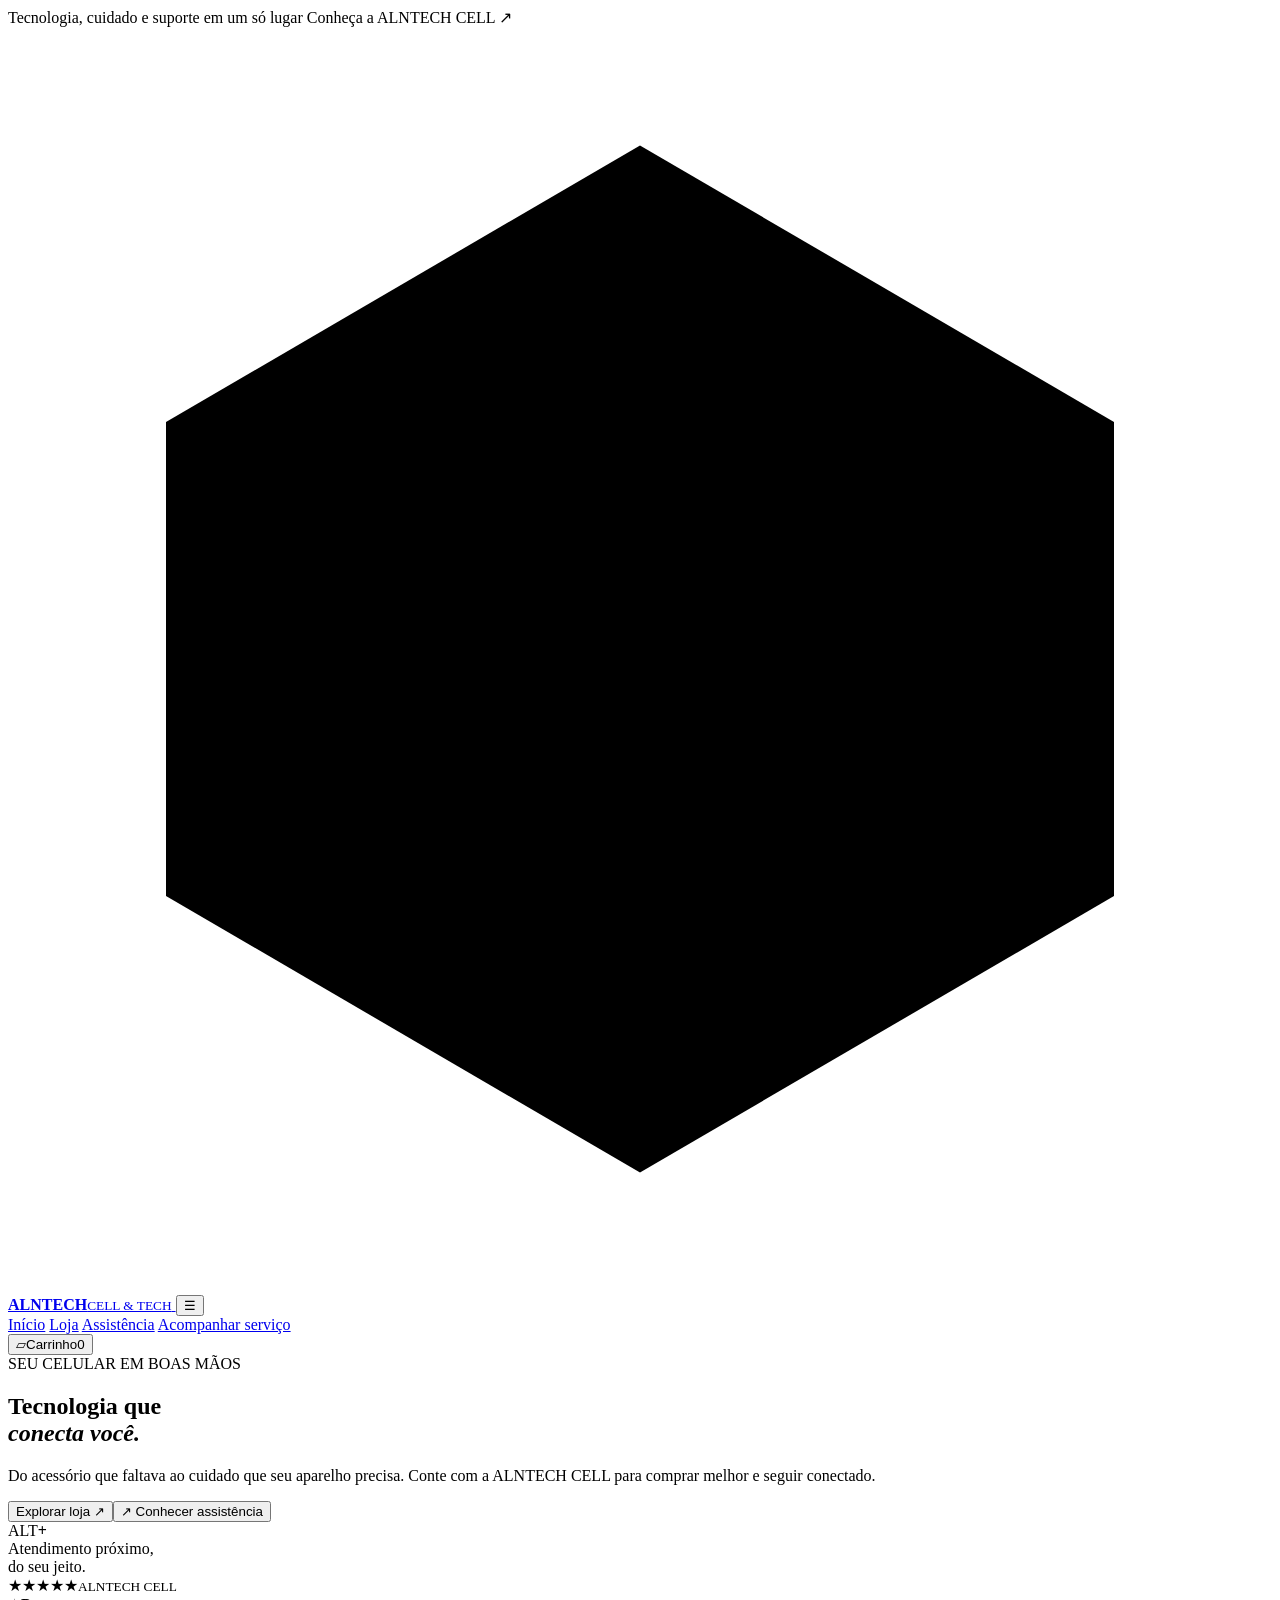
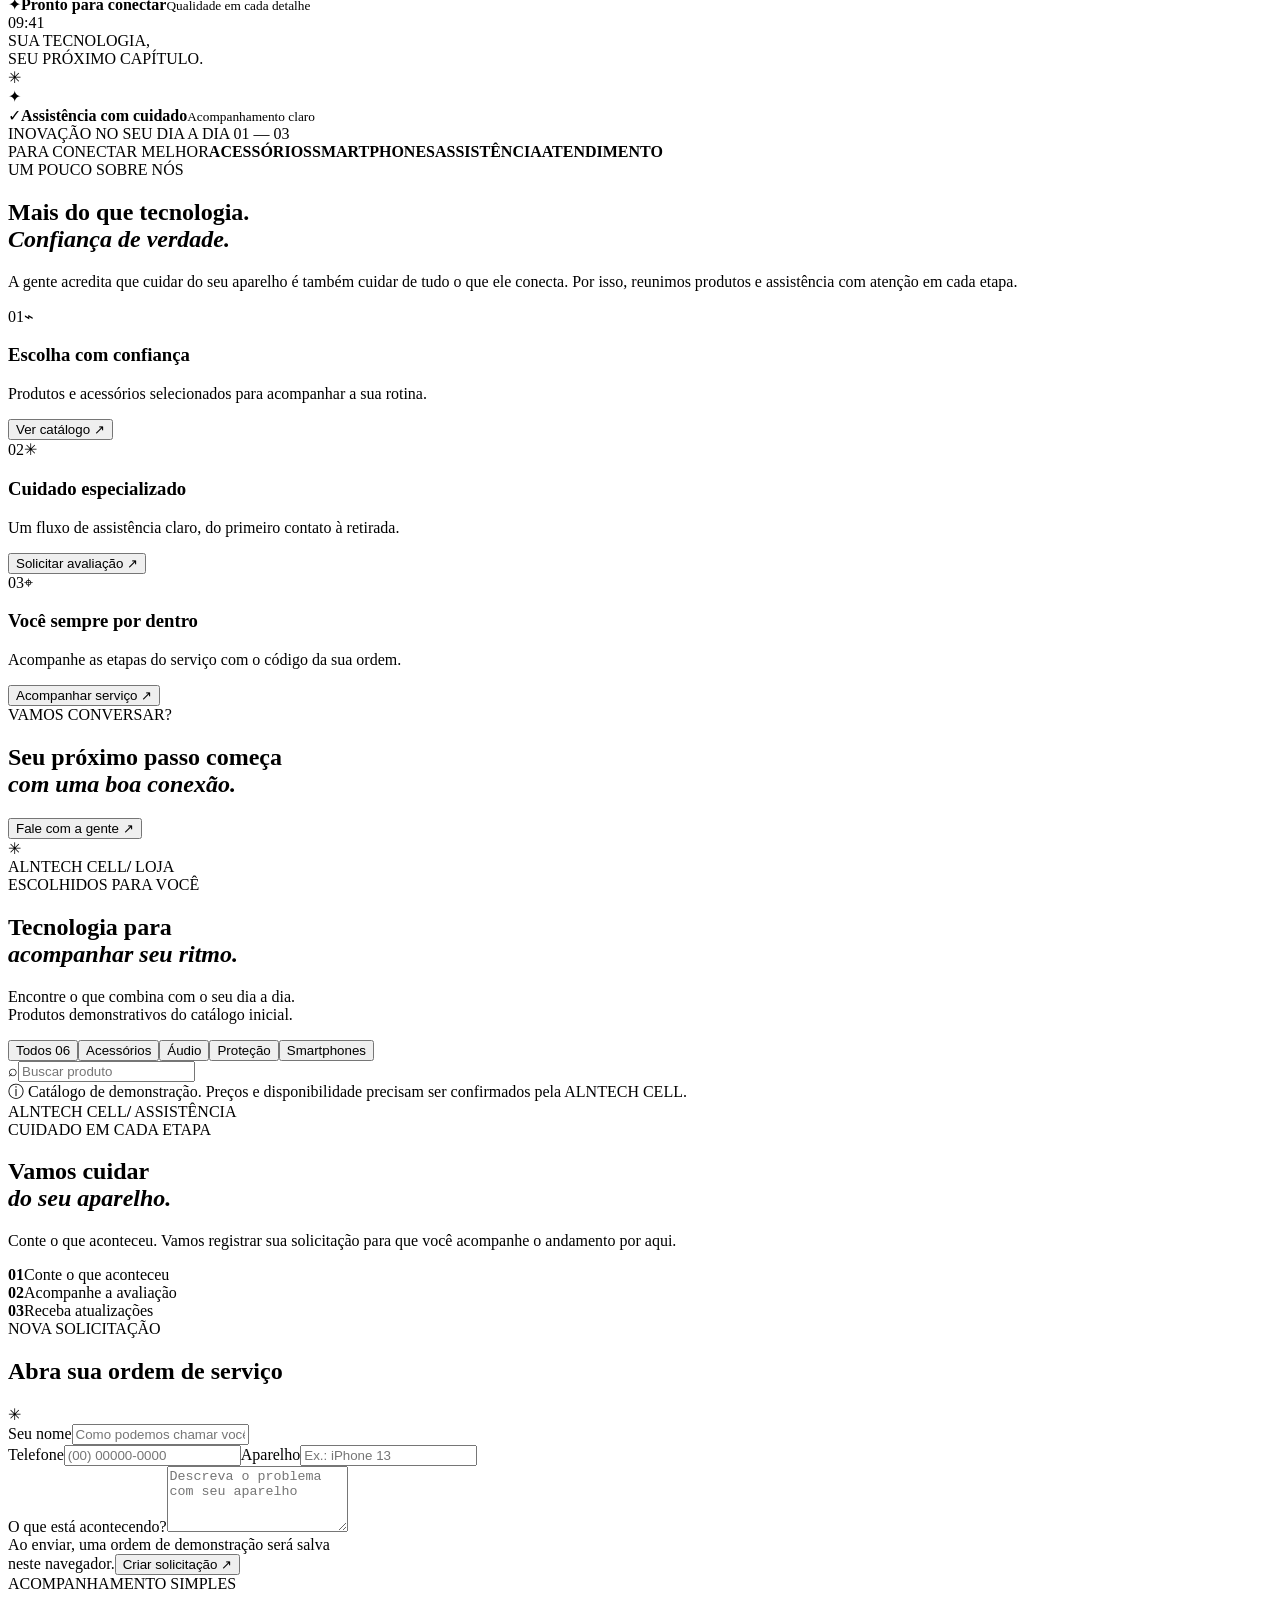
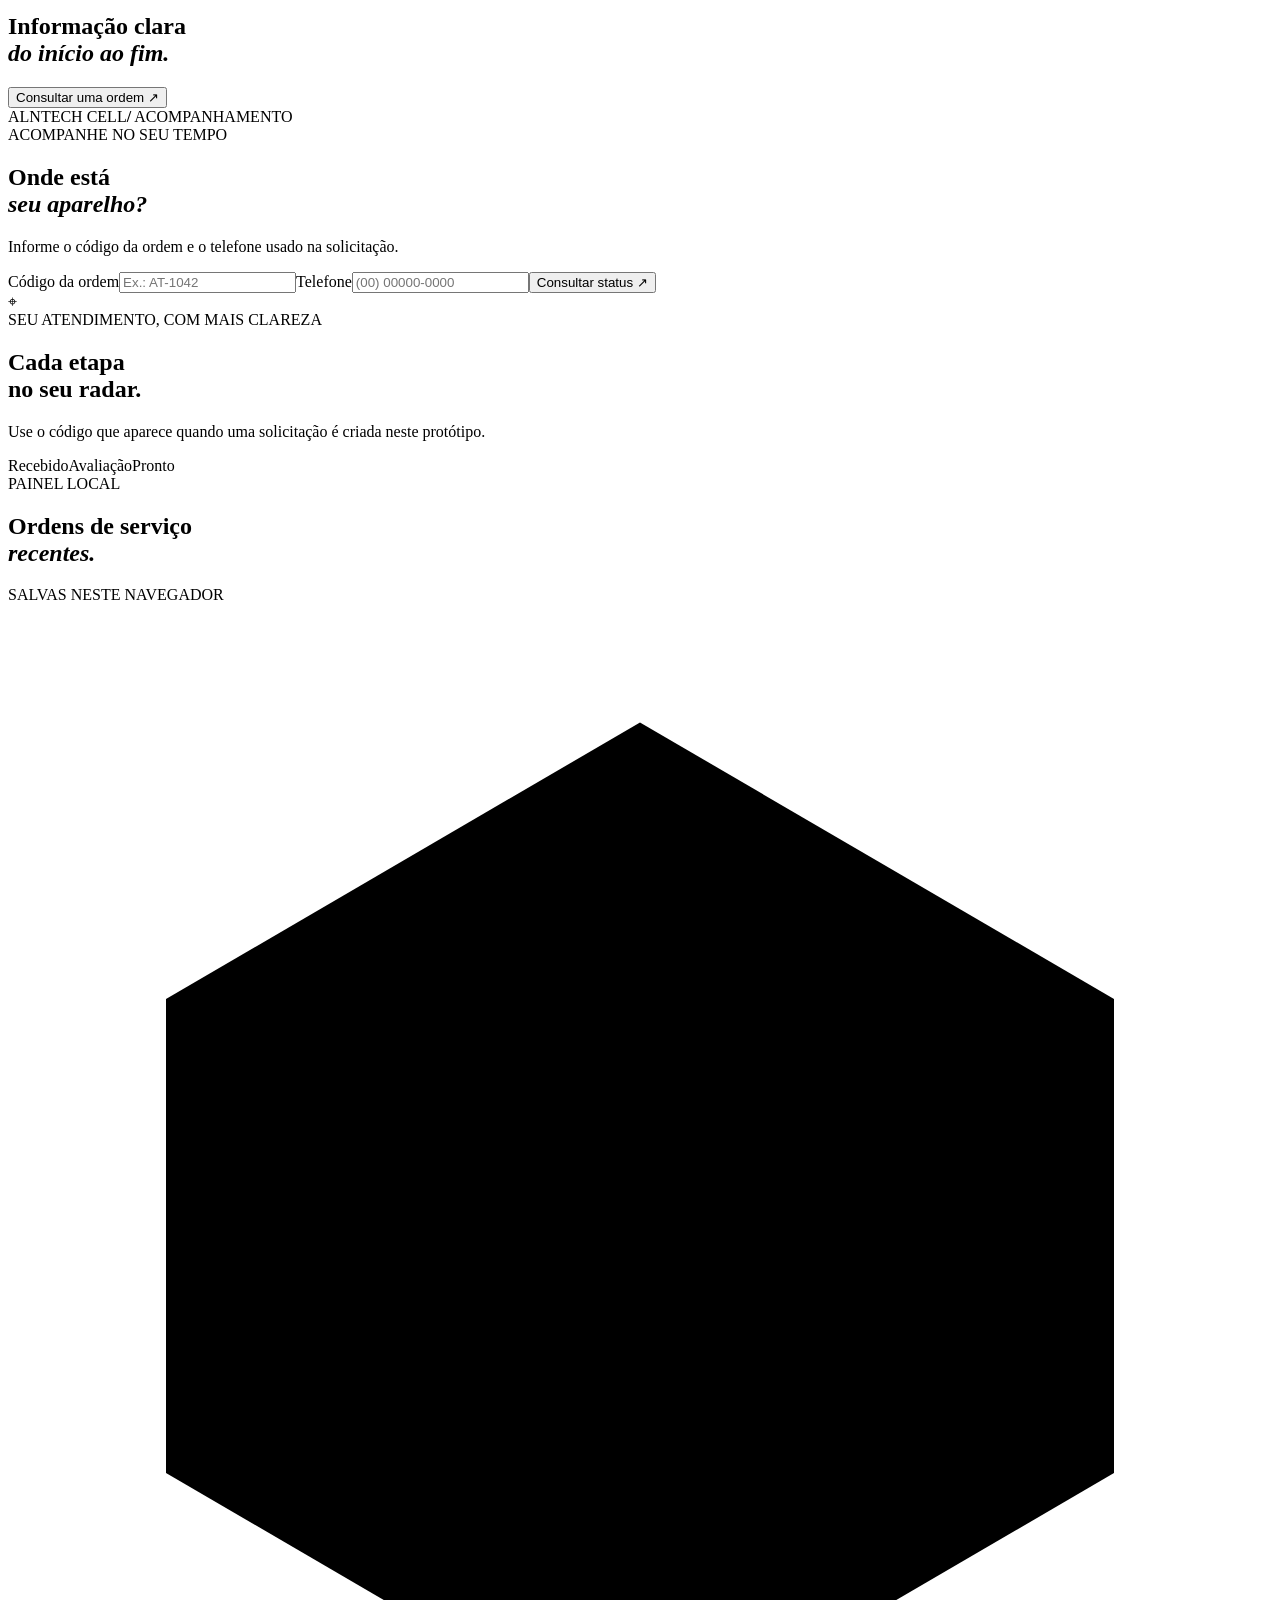
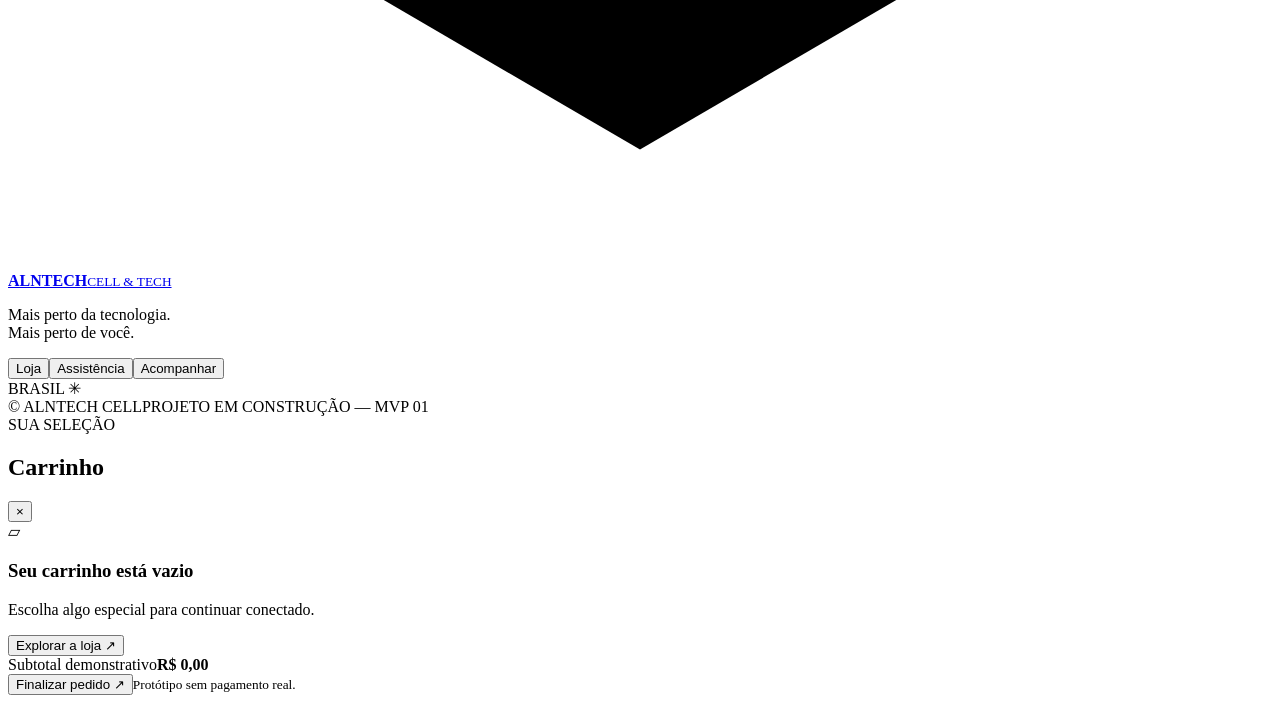
==== index.html @ 7dd49a10 "Add ALNTECH CELL web MVP" ====
<!doctype html>
<html lang="pt-BR">
<head>
  <meta charset="utf-8">
  <meta name="viewport" content="width=device-width, initial-scale=1">
  <meta name="theme-color" content="#12251f">
  <meta name="description" content="ALNTECH CELL: acessórios, aparelhos e assistência técnica para seu celular.">
  <title>ALNTECH CELL — tecnologia perto de você</title>
  <link rel="stylesheet" href="styles.css">
  <script src="app.js" defer></script>
</head>
<body>
  <div class="announcement"><span class="announcement-dot"></span> Tecnologia, cuidado e suporte em um só lugar <span class="announcement-link">Conheça a ALNTECH CELL <span aria-hidden="true">↗</span></span></div>
  <header class="site-header">
    <a class="brand" href="#inicio" data-view-link="inicio" aria-label="ALNTECH CELL, início">
      <span class="brand-mark" aria-hidden="true"><svg viewBox="0 0 32 32"><path d="M16 3 28 10v12l-12 7L4 22V10L16 3Z"/><path d="M12 11h8v3h-5v2h5v3h-5v3h-3V11Z"/></svg></span>
      <span><strong>ALNTECH</strong><small>CELL & TECH</small></span>
    </a>
    <button class="menu-toggle" id="menu-toggle" aria-label="Abrir navegação" aria-expanded="false">☰</button>
    <nav class="main-nav" id="main-nav" aria-label="Navegação principal">
      <a href="#inicio" data-view-link="inicio" class="nav-link active">Início</a>
      <a href="#loja" data-view-link="loja" class="nav-link">Loja</a>
      <a href="#assistencia" data-view-link="assistencia" class="nav-link">Assistência</a>
      <a href="#acompanhar" data-view-link="acompanhar" class="nav-link">Acompanhar serviço</a>
    </nav>
    <button class="cart-button" id="open-cart" aria-label="Abrir carrinho"><span class="cart-icon">▱</span><span>Carrinho</span><span class="cart-count" id="cart-count">0</span></button>
  </header>

  <main>
    <section class="view active" id="view-inicio" aria-labelledby="hero-title">
      <div class="hero page-wrap">
        <div class="hero-copy">
          <div class="eyebrow"><span></span> SEU CELULAR EM BOAS MÃOS</div>
          <h1 id="hero-title">Tecnologia que<br><em>conecta você.</em></h1>
          <p>Do acessório que faltava ao cuidado que seu aparelho precisa. Conte com a ALNTECH CELL para comprar melhor e seguir conectado.</p>
          <div class="hero-actions"><button class="button button-dark" data-go="loja">Explorar loja <span>↗</span></button><button class="button button-outline" data-go="assistencia"><span class="play-icon">↗</span> Conhecer assistência</button></div>
          <div class="hero-proof"><div class="avatar-stack" aria-hidden="true"><span>A</span><span>L</span><span>T</span><b>+</b></div><span>Atendimento próximo,<br>do seu jeito.</span><div class="proof-stars">★★★★★<small>ALNTECH CELL</small></div></div>
        </div>
        <div class="hero-art" aria-label="Ilustração de um smartphone com acessórios">
          <div class="hero-orbit orbit-one"></div><div class="hero-orbit orbit-two"></div>
          <div class="hero-note note-top"><span class="note-icon">✦</span><span><b>Pronto para conectar</b><small>Qualidade em cada detalhe</small></span></div>
          <div class="phone-scene"><div class="phone-shadow"></div><div class="phone"><div class="phone-side"></div><div class="phone-screen"><div class="screen-camera"></div><div class="screen-time">09:41</div><div class="screen-date">SUA TECNOLOGIA,<br>SEU PRÓXIMO CAPÍTULO.</div><div class="screen-wave"></div><div class="screen-apps"><i></i><i></i><i></i><i></i></div></div></div><div class="earbuds"><div></div><div></div><span></span></div><div class="case"></div><div class="sparkle sparkle-a">✳</div><div class="sparkle sparkle-b">✦</div></div>
          <div class="hero-note note-bottom"><span class="note-check">✓</span><span><b>Assistência com cuidado</b><small>Acompanhamento claro</small></span></div>
          <div class="art-caption">INOVAÇÃO NO SEU DIA A DIA <span>01 — 03</span></div>
        </div>
      </div>
      <div class="trust-strip"><div class="page-wrap trust-items"><span>PARA CONECTAR MELHOR</span><b>ACESSÓRIOS</b><i></i><b>SMARTPHONES</b><i></i><b>ASSISTÊNCIA</b><i></i><b>ATENDIMENTO</b></div></div>
      <section class="page-wrap intro-section"><div class="section-heading"><div><div class="eyebrow"><span></span> UM POUCO SOBRE NÓS</div><h2>Mais do que tecnologia.<br><em>Confiança de verdade.</em></h2></div><p>A gente acredita que cuidar do seu aparelho é também cuidar de tudo o que ele conecta. Por isso, reunimos produtos e assistência com atenção em cada etapa.</p></div><div class="feature-grid"><article class="feature-card feature-dark"><span class="feature-number">01</span><span class="feature-icon">⌁</span><h3>Escolha com confiança</h3><p>Produtos e acessórios selecionados para acompanhar a sua rotina.</p><button data-go="loja" class="text-link">Ver catálogo <span>↗</span></button></article><article class="feature-card"><span class="feature-number">02</span><span class="feature-icon icon-green">✳</span><h3>Cuidado especializado</h3><p>Um fluxo de assistência claro, do primeiro contato à retirada.</p><button data-go="assistencia" class="text-link">Solicitar avaliação <span>↗</span></button></article><article class="feature-card"><span class="feature-number">03</span><span class="feature-icon icon-orange">⌖</span><h3>Você sempre por dentro</h3><p>Acompanhe as etapas do serviço com o código da sua ordem.</p><button data-go="acompanhar" class="text-link">Acompanhar serviço <span>↗</span></button></article></div></section>
      <section class="closing-banner page-wrap"><div><div class="eyebrow eyebrow-light"><span></span> VAMOS CONVERSAR?</div><h2>Seu próximo passo começa<br><em>com uma boa conexão.</em></h2></div><button class="button button-light" data-go="assistencia">Fale com a gente <span>↗</span></button><div class="banner-spark">✳</div></section>
    </section>

    <section class="view page-wrap inner-view" id="view-loja" aria-labelledby="shop-title">
      <div class="page-kicker"><span>ALNTECH CELL</span><b>/</b> LOJA</div><div class="section-heading shop-heading"><div><div class="eyebrow"><span></span> ESCOLHIDOS PARA VOCÊ</div><h1 id="shop-title">Tecnologia para<br><em>acompanhar seu ritmo.</em></h1></div><p>Encontre o que combina com o seu dia a dia.<br>Produtos demonstrativos do catálogo inicial.</p></div>
      <div class="shop-toolbar"><div class="category-tabs" id="category-tabs" role="group" aria-label="Filtrar por categoria"><button class="category-tab active" data-category="Todos">Todos <span>06</span></button><button class="category-tab" data-category="Acessórios">Acessórios</button><button class="category-tab" data-category="Áudio">Áudio</button><button class="category-tab" data-category="Proteção">Proteção</button><button class="category-tab" data-category="Smartphones">Smartphones</button></div><label class="search-box"><span>⌕</span><input id="product-search" type="search" placeholder="Buscar produto" aria-label="Buscar produto"></label></div>
      <div class="product-grid" id="product-grid"></div>
      <div class="demo-note"><span>ⓘ</span> Catálogo de demonstração. Preços e disponibilidade precisam ser confirmados pela ALNTECH CELL.</div>
    </section>

    <section class="view page-wrap inner-view" id="view-assistencia" aria-labelledby="service-title">
      <div class="page-kicker"><span>ALNTECH CELL</span><b>/</b> ASSISTÊNCIA</div><div class="service-intro"><div><div class="eyebrow"><span></span> CUIDADO EM CADA ETAPA</div><h1 id="service-title">Vamos cuidar<br><em>do seu aparelho.</em></h1><p>Conte o que aconteceu. Vamos registrar sua solicitação para que você acompanhe o andamento por aqui.</p><div class="service-steps"><div><b>01</b><span>Conte o que aconteceu</span></div><div><b>02</b><span>Acompanhe a avaliação</span></div><div><b>03</b><span>Receba atualizações</span></div></div></div>
        <form class="service-form" id="service-form"><div class="form-top"><div><span class="form-label">NOVA SOLICITAÇÃO</span><h2>Abra sua ordem de serviço</h2></div><span class="form-spark">✳</span></div><label>Seu nome<input name="customer" required maxlength="70" placeholder="Como podemos chamar você?"></label><div class="form-row"><label>Telefone<input name="phone" required inputmode="tel" maxlength="22" placeholder="(00) 00000-0000"></label><label>Aparelho<input name="device" required maxlength="70" placeholder="Ex.: iPhone 13"></label></div><label>O que está acontecendo?<textarea name="issue" required maxlength="500" rows="4" placeholder="Descreva o problema com seu aparelho"></textarea></label><div class="form-foot"><span>Ao enviar, uma ordem de demonstração será salva<br>neste navegador.</span><button class="button button-dark" type="submit">Criar solicitação <span>↗</span></button></div><div id="service-message" class="form-message" role="status" aria-live="polite"></div></form>
      </div>
      <div class="service-bottom"><div><div class="eyebrow"><span></span> ACOMPANHAMENTO SIMPLES</div><h2>Informação clara<br><em>do início ao fim.</em></h2></div><button class="button button-outline" data-go="acompanhar">Consultar uma ordem <span>↗</span></button></div>
    </section>

    <section class="view page-wrap inner-view" id="view-acompanhar" aria-labelledby="track-title">
      <div class="page-kicker"><span>ALNTECH CELL</span><b>/</b> ACOMPANHAMENTO</div><div class="tracking-layout"><div><div class="eyebrow"><span></span> ACOMPANHE NO SEU TEMPO</div><h1 id="track-title">Onde está<br><em>seu aparelho?</em></h1><p>Informe o código da ordem e o telefone usado na solicitação.</p><form id="track-form" class="track-form"><label>Código da ordem<input name="orderId" required placeholder="Ex.: AT-1042"></label><label>Telefone<input name="phone" required inputmode="tel" placeholder="(00) 00000-0000"></label><button class="button button-dark" type="submit">Consultar status <span>↗</span></button></form><div id="track-result" class="track-result" role="status" aria-live="polite"></div></div><aside class="track-side"><div class="track-side-mark">⌖</div><span>SEU ATENDIMENTO, COM MAIS CLAREZA</span><h2>Cada etapa<br>no seu radar.</h2><p>Use o código que aparece quando uma solicitação é criada neste protótipo.</p><div class="track-route"><i></i><span>Recebido</span><i></i><span>Avaliação</span><i></i><span>Pronto</span></div></aside></div>
      <section class="orders-section"><div class="section-heading"><div><div class="eyebrow"><span></span> PAINEL LOCAL</div><h2>Ordens de serviço<br><em>recentes.</em></h2></div><span class="local-badge"><i></i> SALVAS NESTE NAVEGADOR</span></div><div id="orders-list" class="orders-list"></div></section>
    </section>
  </main>

  <footer class="site-footer"><div class="page-wrap footer-top"><a class="brand brand-footer" href="#inicio" data-view-link="inicio"><span class="brand-mark"><svg viewBox="0 0 32 32"><path d="M16 3 28 10v12l-12 7L4 22V10L16 3Z"/><path d="M12 11h8v3h-5v2h5v3h-5v3h-3V11Z"/></svg></span><span><strong>ALNTECH</strong><small>CELL & TECH</small></span></a><p>Mais perto da tecnologia.<br>Mais perto de você.</p><div class="footer-nav"><button data-go="loja">Loja</button><button data-go="assistencia">Assistência</button><button data-go="acompanhar">Acompanhar</button></div><span class="footer-location">BRASIL <span>✳</span></span></div><div class="page-wrap footer-bottom"><span>© <span id="year"></span> ALNTECH CELL</span><span>PROJETO EM CONSTRUÇÃO — MVP 01</span></div></footer>

  <div class="cart-backdrop" id="cart-backdrop"></div><aside class="cart-drawer" id="cart-drawer" aria-label="Carrinho de compras" aria-hidden="true"><div class="cart-head"><div><span class="form-label">SUA SELEÇÃO</span><h2>Carrinho</h2></div><button id="close-cart" class="icon-button" aria-label="Fechar carrinho">×</button></div><div id="cart-items" class="cart-items"></div><div class="cart-empty" id="cart-empty"><span>▱</span><h3>Seu carrinho está vazio</h3><p>Escolha algo especial para continuar conectado.</p><button class="text-link" data-go="loja">Explorar a loja ↗</button></div><div class="cart-footer" id="cart-footer"><div><span>Subtotal demonstrativo</span><b id="cart-total">R$ 0,00</b></div><button id="checkout-button" class="button button-dark">Finalizar pedido <span>↗</span></button><small>Protótipo sem pagamento real.</small></div></aside>
  <div class="toast" id="toast" role="status" aria-live="polite"></div>
</body>
</html>
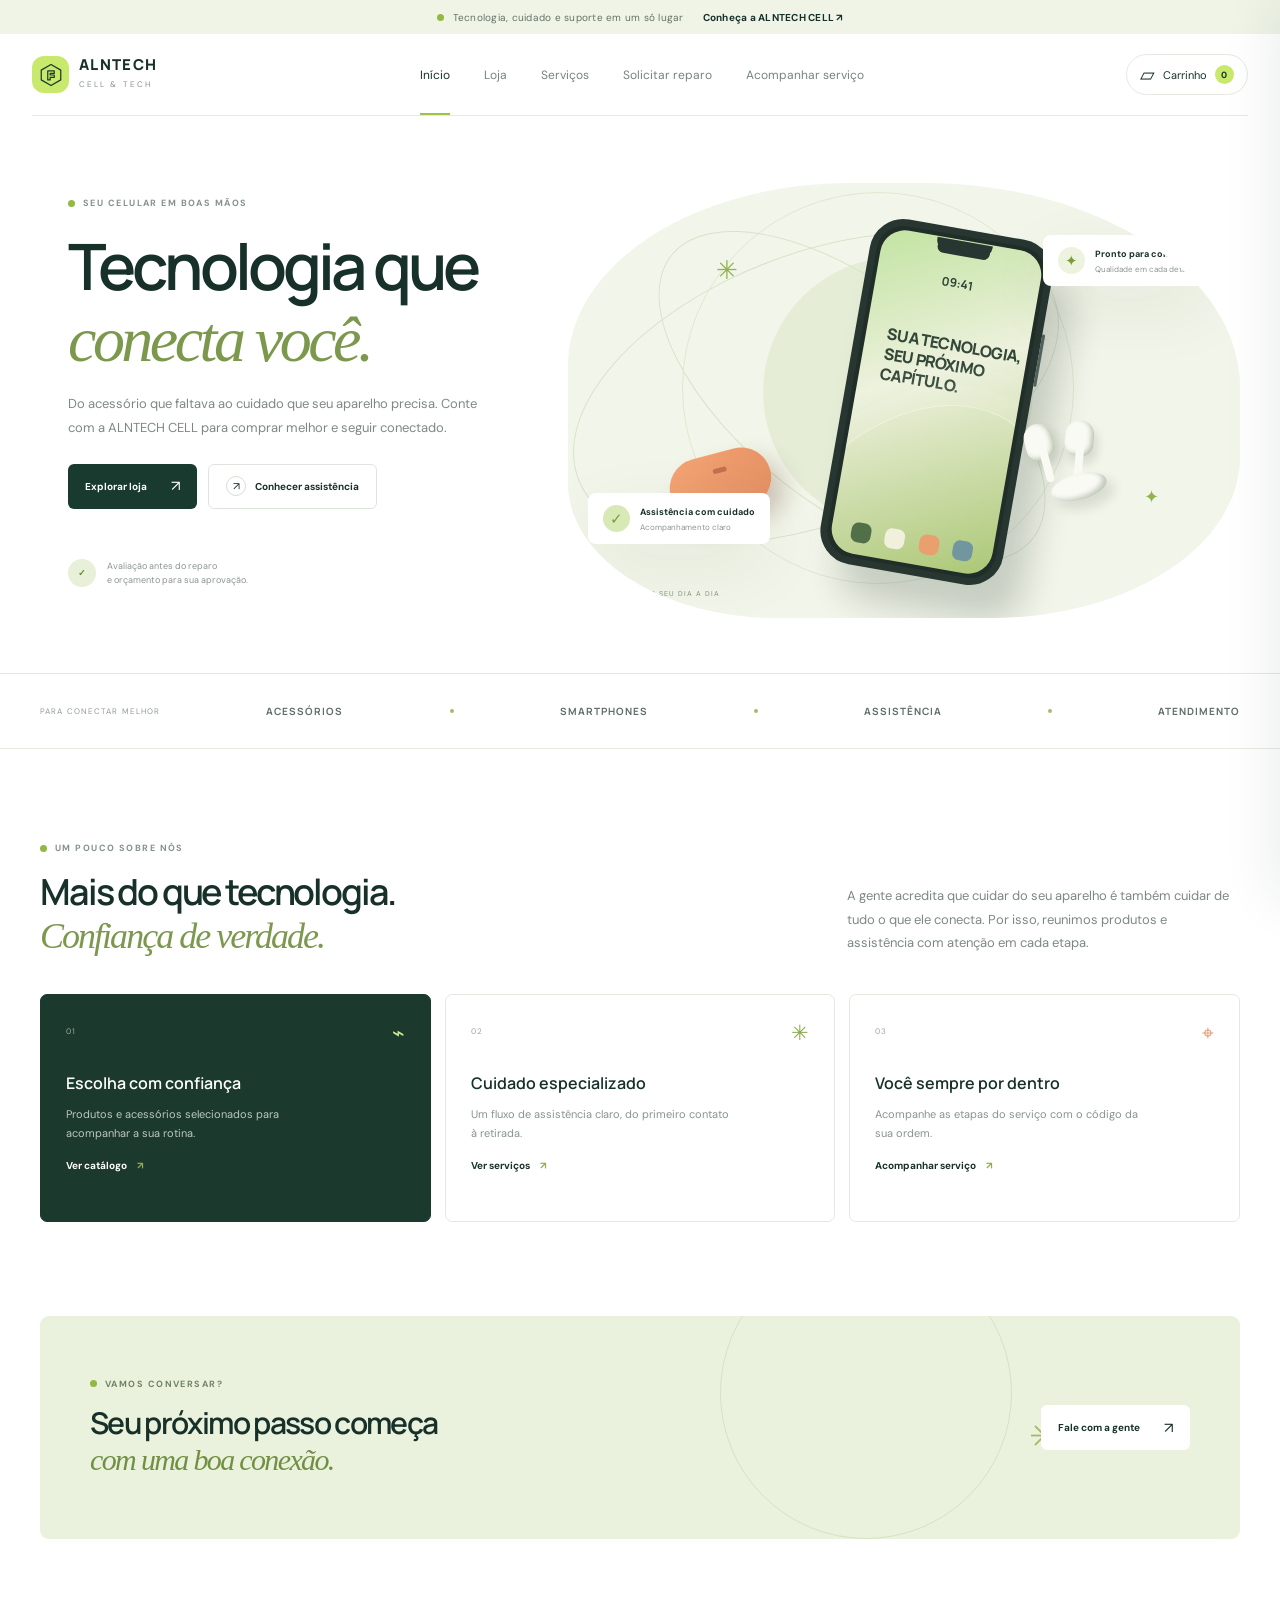
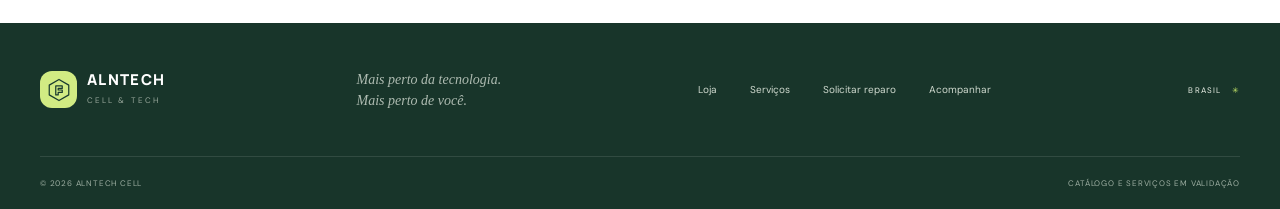
==== commit 3820062c: "Prepare ALNTECH CELL for Netlify deployment Update the storefront and service pages, add server-side" ====
--- a/index.html
+++ b/index.html
@@ -4,12 +4,19 @@
   <meta charset="utf-8">
   <meta name="viewport" content="width=device-width, initial-scale=1">
   <meta name="theme-color" content="#12251f">
+  <meta property="og:type" content="website">
+  <meta property="og:title" content="ALNTECH CELL — tecnologia e assistência">
+  <meta property="og:description" content="Catálogo de tecnologia e informações sobre serviços de avaliação e reparo de smartphones.">
   <meta name="description" content="ALNTECH CELL: acessórios, aparelhos e assistência técnica para seu celular.">
   <title>ALNTECH CELL — tecnologia perto de você</title>
+  <link rel="preconnect" href="https://fonts.googleapis.com">
+  <link rel="preconnect" href="https://fonts.gstatic.com" crossorigin>
+  <link rel="stylesheet" href="https://fonts.googleapis.com/css2?family=DM+Sans:wght@400;500;600;700&family=Manrope:wght@400;500;600;700;800&display=swap">
   <link rel="stylesheet" href="styles.css">
   <script src="app.js" defer></script>
 </head>
 <body>
+  <a class="skip-link" href="#main-content">Pular para o conteúdo</a>
   <div class="announcement"><span class="announcement-dot"></span> Tecnologia, cuidado e suporte em um só lugar <span class="announcement-link">Conheça a ALNTECH CELL <span aria-hidden="true">↗</span></span></div>
   <header class="site-header">
     <a class="brand" href="#inicio" data-view-link="inicio" aria-label="ALNTECH CELL, início">
@@ -20,13 +27,14 @@
     <nav class="main-nav" id="main-nav" aria-label="Navegação principal">
       <a href="#inicio" data-view-link="inicio" class="nav-link active">Início</a>
       <a href="#loja" data-view-link="loja" class="nav-link">Loja</a>
-      <a href="#assistencia" data-view-link="assistencia" class="nav-link">Assistência</a>
+      <a href="#servicos" data-view-link="servicos" class="nav-link">Serviços</a>
+      <a href="#assistencia" data-view-link="assistencia" class="nav-link">Solicitar reparo</a>
       <a href="#acompanhar" data-view-link="acompanhar" class="nav-link">Acompanhar serviço</a>
     </nav>
     <button class="cart-button" id="open-cart" aria-label="Abrir carrinho"><span class="cart-icon">▱</span><span>Carrinho</span><span class="cart-count" id="cart-count">0</span></button>
   </header>
 
-  <main>
+  <main id="main-content">
     <section class="view active" id="view-inicio" aria-labelledby="hero-title">
       <div class="hero page-wrap">
         <div class="hero-copy">
@@ -34,7 +42,7 @@
           <h1 id="hero-title">Tecnologia que<br><em>conecta você.</em></h1>
           <p>Do acessório que faltava ao cuidado que seu aparelho precisa. Conte com a ALNTECH CELL para comprar melhor e seguir conectado.</p>
           <div class="hero-actions"><button class="button button-dark" data-go="loja">Explorar loja <span>↗</span></button><button class="button button-outline" data-go="assistencia"><span class="play-icon">↗</span> Conhecer assistência</button></div>
-          <div class="hero-proof"><div class="avatar-stack" aria-hidden="true"><span>A</span><span>L</span><span>T</span><b>+</b></div><span>Atendimento próximo,<br>do seu jeito.</span><div class="proof-stars">★★★★★<small>ALNTECH CELL</small></div></div>
+          <div class="hero-proof"><span class="proof-check" aria-hidden="true">✓</span><span>Avaliação antes do reparo<br>e orçamento para sua aprovação.</span></div>
         </div>
         <div class="hero-art" aria-label="Ilustração de um smartphone com acessórios">
           <div class="hero-orbit orbit-one"></div><div class="hero-orbit orbit-two"></div>
@@ -45,7 +53,7 @@
         </div>
       </div>
       <div class="trust-strip"><div class="page-wrap trust-items"><span>PARA CONECTAR MELHOR</span><b>ACESSÓRIOS</b><i></i><b>SMARTPHONES</b><i></i><b>ASSISTÊNCIA</b><i></i><b>ATENDIMENTO</b></div></div>
-      <section class="page-wrap intro-section"><div class="section-heading"><div><div class="eyebrow"><span></span> UM POUCO SOBRE NÓS</div><h2>Mais do que tecnologia.<br><em>Confiança de verdade.</em></h2></div><p>A gente acredita que cuidar do seu aparelho é também cuidar de tudo o que ele conecta. Por isso, reunimos produtos e assistência com atenção em cada etapa.</p></div><div class="feature-grid"><article class="feature-card feature-dark"><span class="feature-number">01</span><span class="feature-icon">⌁</span><h3>Escolha com confiança</h3><p>Produtos e acessórios selecionados para acompanhar a sua rotina.</p><button data-go="loja" class="text-link">Ver catálogo <span>↗</span></button></article><article class="feature-card"><span class="feature-number">02</span><span class="feature-icon icon-green">✳</span><h3>Cuidado especializado</h3><p>Um fluxo de assistência claro, do primeiro contato à retirada.</p><button data-go="assistencia" class="text-link">Solicitar avaliação <span>↗</span></button></article><article class="feature-card"><span class="feature-number">03</span><span class="feature-icon icon-orange">⌖</span><h3>Você sempre por dentro</h3><p>Acompanhe as etapas do serviço com o código da sua ordem.</p><button data-go="acompanhar" class="text-link">Acompanhar serviço <span>↗</span></button></article></div></section>
+      <section class="page-wrap intro-section"><div class="section-heading"><div><div class="eyebrow"><span></span> UM POUCO SOBRE NÓS</div><h2>Mais do que tecnologia.<br><em>Confiança de verdade.</em></h2></div><p>A gente acredita que cuidar do seu aparelho é também cuidar de tudo o que ele conecta. Por isso, reunimos produtos e assistência com atenção em cada etapa.</p></div><div class="feature-grid"><article class="feature-card feature-dark"><span class="feature-number">01</span><span class="feature-icon">⌁</span><h3>Escolha com confiança</h3><p>Produtos e acessórios selecionados para acompanhar a sua rotina.</p><button data-go="loja" class="text-link">Ver catálogo <span>↗</span></button></article><article class="feature-card"><span class="feature-number">02</span><span class="feature-icon icon-green">✳</span><h3>Cuidado especializado</h3><p>Um fluxo de assistência claro, do primeiro contato à retirada.</p><button data-go="servicos" class="text-link">Ver serviços <span>↗</span></button></article><article class="feature-card"><span class="feature-number">03</span><span class="feature-icon icon-orange">⌖</span><h3>Você sempre por dentro</h3><p>Acompanhe as etapas do serviço com o código da sua ordem.</p><button data-go="acompanhar" class="text-link">Acompanhar serviço <span>↗</span></button></article></div></section>
       <section class="closing-banner page-wrap"><div><div class="eyebrow eyebrow-light"><span></span> VAMOS CONVERSAR?</div><h2>Seu próximo passo começa<br><em>com uma boa conexão.</em></h2></div><button class="button button-light" data-go="assistencia">Fale com a gente <span>↗</span></button><div class="banner-spark">✳</div></section>
     </section>
 
@@ -53,25 +61,38 @@
       <div class="page-kicker"><span>ALNTECH CELL</span><b>/</b> LOJA</div><div class="section-heading shop-heading"><div><div class="eyebrow"><span></span> ESCOLHIDOS PARA VOCÊ</div><h1 id="shop-title">Tecnologia para<br><em>acompanhar seu ritmo.</em></h1></div><p>Encontre o que combina com o seu dia a dia.<br>Produtos demonstrativos do catálogo inicial.</p></div>
       <div class="shop-toolbar"><div class="category-tabs" id="category-tabs" role="group" aria-label="Filtrar por categoria"><button class="category-tab active" data-category="Todos">Todos <span>06</span></button><button class="category-tab" data-category="Acessórios">Acessórios</button><button class="category-tab" data-category="Áudio">Áudio</button><button class="category-tab" data-category="Proteção">Proteção</button><button class="category-tab" data-category="Smartphones">Smartphones</button></div><label class="search-box"><span>⌕</span><input id="product-search" type="search" placeholder="Buscar produto" aria-label="Buscar produto"></label></div>
       <div class="product-grid" id="product-grid"></div>
-      <div class="demo-note"><span>ⓘ</span> Catálogo de demonstração. Preços e disponibilidade precisam ser confirmados pela ALNTECH CELL.</div>
+      <div class="demo-note"><span>ⓘ</span> Catálogo demonstrativo: confirme preços, estoque e entrega com a ALNTECH CELL antes de comprar. O checkout real só será ativado após essa validação.</div>
+    </section>
+
+    <section class="view page-wrap inner-view" id="view-servicos" aria-labelledby="services-title">
+      <div class="page-kicker"><span>ALNTECH CELL</span><b>/</b> SERVIÇOS</div>
+      <div class="section-heading shop-heading"><div><div class="eyebrow"><span></span> DIAGNÓSTICO E REPARO</div><h1 id="services-title">Cuidado técnico<br><em>para continuar conectado.</em></h1></div><p>Descreva o aparelho e o problema. A equipe avalia disponibilidade, peças e orçamento antes de qualquer reparo.</p></div>
+      <div class="service-catalog-grid">
+        <article class="service-catalog-card service-catalog-featured"><span class="service-card-number">01 / AVALIAÇÃO</span><span class="service-card-icon">⌕</span><h2>Diagnóstico técnico</h2><p>Identificação inicial de falhas e orientação sobre os próximos passos do atendimento.</p><button class="text-link" data-go="assistencia">Solicitar avaliação <span>↗</span></button></article>
+        <article class="service-catalog-card"><span class="service-card-number">02 / COMPONENTES</span><span class="service-card-icon">▱</span><h2>Tela e componentes</h2><p>Consulta de disponibilidade para troca de tela, conectores e outros componentes compatíveis.</p><button class="text-link" data-go="assistencia">Descrever problema <span>↗</span></button></article>
+        <article class="service-catalog-card"><span class="service-card-number">03 / ENERGIA</span><span class="service-card-icon">ϟ</span><h2>Bateria e carregamento</h2><p>Avaliação de autonomia, porta de carga e acessórios relacionados à alimentação do aparelho.</p><button class="text-link" data-go="assistencia">Descrever problema <span>↗</span></button></article>
+        <article class="service-catalog-card"><span class="service-card-number">04 / CONFIGURAÇÃO</span><span class="service-card-icon">⚙</span><h2>Configuração de software</h2><p>Ajuda com configuração e atualização oficial, conforme modelo e estado do dispositivo.</p><button class="text-link" data-go="assistencia">Solicitar orientação <span>↗</span></button></article>
+      </div>
+      <div class="demo-note"><span>ⓘ</span> Serviços, peças, prazos e valores dependem de avaliação e confirmação da ALNTECH CELL. Nenhum reparo é iniciado sem orçamento aprovado.</div>
+      <section class="service-steps-panel"><div><div class="eyebrow"><span></span> UM FLUXO TRANSPARENTE</div><h2>Você aprova cada etapa.</h2></div><div class="service-steps"><div><b>01</b><span>Conte o que aconteceu</span></div><div><b>02</b><span>Receba a avaliação e o orçamento</span></div><div><b>03</b><span>Aprove antes do reparo</span></div></div><button class="button button-dark" data-go="assistencia">Iniciar solicitação <span>↗</span></button></section>
     </section>
 
     <section class="view page-wrap inner-view" id="view-assistencia" aria-labelledby="service-title">
       <div class="page-kicker"><span>ALNTECH CELL</span><b>/</b> ASSISTÊNCIA</div><div class="service-intro"><div><div class="eyebrow"><span></span> CUIDADO EM CADA ETAPA</div><h1 id="service-title">Vamos cuidar<br><em>do seu aparelho.</em></h1><p>Conte o que aconteceu. Vamos registrar sua solicitação para que você acompanhe o andamento por aqui.</p><div class="service-steps"><div><b>01</b><span>Conte o que aconteceu</span></div><div><b>02</b><span>Acompanhe a avaliação</span></div><div><b>03</b><span>Receba atualizações</span></div></div></div>
-        <form class="service-form" id="service-form"><div class="form-top"><div><span class="form-label">NOVA SOLICITAÇÃO</span><h2>Abra sua ordem de serviço</h2></div><span class="form-spark">✳</span></div><label>Seu nome<input name="customer" required maxlength="70" placeholder="Como podemos chamar você?"></label><div class="form-row"><label>Telefone<input name="phone" required inputmode="tel" maxlength="22" placeholder="(00) 00000-0000"></label><label>Aparelho<input name="device" required maxlength="70" placeholder="Ex.: iPhone 13"></label></div><label>O que está acontecendo?<textarea name="issue" required maxlength="500" rows="4" placeholder="Descreva o problema com seu aparelho"></textarea></label><div class="form-foot"><span>Ao enviar, uma ordem de demonstração será salva<br>neste navegador.</span><button class="button button-dark" type="submit">Criar solicitação <span>↗</span></button></div><div id="service-message" class="form-message" role="status" aria-live="polite"></div></form>
+        <form class="service-form" id="service-form"><div class="form-top"><div><span class="form-label">SOLICITAÇÃO DE AVALIAÇÃO</span><h2>Conte o que seu aparelho precisa</h2></div><span class="form-spark">✳</span></div><label>Seu nome<input name="customer" required maxlength="70" placeholder="Como podemos chamar você?"></label><div class="form-row"><label>Telefone<input name="phone" required inputmode="tel" maxlength="22" placeholder="(00) 00000-0000"></label><label>Aparelho<input name="device" required maxlength="70" placeholder="Ex.: iPhone 13"></label></div><label>O que está acontecendo?<textarea name="issue" required maxlength="500" rows="4" placeholder="Descreva o problema com seu aparelho"></textarea></label><div class="form-foot"><span>Protótipo: os dados ficam apenas neste navegador e não são enviados à loja.</span><button class="button button-dark" type="submit">Criar solicitação <span>↗</span></button></div><div id="service-message" class="form-message" role="status" aria-live="polite"></div></form>
       </div>
       <div class="service-bottom"><div><div class="eyebrow"><span></span> ACOMPANHAMENTO SIMPLES</div><h2>Informação clara<br><em>do início ao fim.</em></h2></div><button class="button button-outline" data-go="acompanhar">Consultar uma ordem <span>↗</span></button></div>
     </section>
 
     <section class="view page-wrap inner-view" id="view-acompanhar" aria-labelledby="track-title">
       <div class="page-kicker"><span>ALNTECH CELL</span><b>/</b> ACOMPANHAMENTO</div><div class="tracking-layout"><div><div class="eyebrow"><span></span> ACOMPANHE NO SEU TEMPO</div><h1 id="track-title">Onde está<br><em>seu aparelho?</em></h1><p>Informe o código da ordem e o telefone usado na solicitação.</p><form id="track-form" class="track-form"><label>Código da ordem<input name="orderId" required placeholder="Ex.: AT-1042"></label><label>Telefone<input name="phone" required inputmode="tel" placeholder="(00) 00000-0000"></label><button class="button button-dark" type="submit">Consultar status <span>↗</span></button></form><div id="track-result" class="track-result" role="status" aria-live="polite"></div></div><aside class="track-side"><div class="track-side-mark">⌖</div><span>SEU ATENDIMENTO, COM MAIS CLAREZA</span><h2>Cada etapa<br>no seu radar.</h2><p>Use o código que aparece quando uma solicitação é criada neste protótipo.</p><div class="track-route"><i></i><span>Recebido</span><i></i><span>Avaliação</span><i></i><span>Pronto</span></div></aside></div>
-      <section class="orders-section"><div class="section-heading"><div><div class="eyebrow"><span></span> PAINEL LOCAL</div><h2>Ordens de serviço<br><em>recentes.</em></h2></div><span class="local-badge"><i></i> SALVAS NESTE NAVEGADOR</span></div><div id="orders-list" class="orders-list"></div></section>
+      <section class="orders-section"><div class="section-heading"><div><div class="eyebrow"><span></span> HISTÓRICO DE DEMONSTRAÇÃO</div><h2>Solicitações recentes<br><em>neste dispositivo.</em></h2></div><span class="local-badge"><i></i> NÃO ENVIADAS À LOJA</span></div><div id="orders-list" class="orders-list"></div><p class="local-data-note">Este protótipo não cria ordens reais. Nome, telefone e detalhes informados ficam no armazenamento local do navegador usado e podem ser removidos ao limpar os dados do site.</p></section>
     </section>
   </main>
 
-  <footer class="site-footer"><div class="page-wrap footer-top"><a class="brand brand-footer" href="#inicio" data-view-link="inicio"><span class="brand-mark"><svg viewBox="0 0 32 32"><path d="M16 3 28 10v12l-12 7L4 22V10L16 3Z"/><path d="M12 11h8v3h-5v2h5v3h-5v3h-3V11Z"/></svg></span><span><strong>ALNTECH</strong><small>CELL & TECH</small></span></a><p>Mais perto da tecnologia.<br>Mais perto de você.</p><div class="footer-nav"><button data-go="loja">Loja</button><button data-go="assistencia">Assistência</button><button data-go="acompanhar">Acompanhar</button></div><span class="footer-location">BRASIL <span>✳</span></span></div><div class="page-wrap footer-bottom"><span>© <span id="year"></span> ALNTECH CELL</span><span>PROJETO EM CONSTRUÇÃO — MVP 01</span></div></footer>
+  <footer class="site-footer"><div class="page-wrap footer-top"><a class="brand brand-footer" href="#inicio" data-view-link="inicio"><span class="brand-mark"><svg viewBox="0 0 32 32"><path d="M16 3 28 10v12l-12 7L4 22V10L16 3Z"/><path d="M12 11h8v3h-5v2h5v3h-5v3h-3V11Z"/></svg></span><span><strong>ALNTECH</strong><small>CELL & TECH</small></span></a><p>Mais perto da tecnologia.<br>Mais perto de você.</p><div class="footer-nav"><button data-go="loja">Loja</button><button data-go="servicos">Serviços</button><button data-go="assistencia">Solicitar reparo</button><button data-go="acompanhar">Acompanhar</button></div><span class="footer-location">BRASIL <span>✳</span></span></div><div class="page-wrap footer-bottom"><span>© <span id="year"></span> ALNTECH CELL</span><span>CATÁLOGO E SERVIÇOS EM VALIDAÇÃO</span></div></footer>
 
-  <div class="cart-backdrop" id="cart-backdrop"></div><aside class="cart-drawer" id="cart-drawer" aria-label="Carrinho de compras" aria-hidden="true"><div class="cart-head"><div><span class="form-label">SUA SELEÇÃO</span><h2>Carrinho</h2></div><button id="close-cart" class="icon-button" aria-label="Fechar carrinho">×</button></div><div id="cart-items" class="cart-items"></div><div class="cart-empty" id="cart-empty"><span>▱</span><h3>Seu carrinho está vazio</h3><p>Escolha algo especial para continuar conectado.</p><button class="text-link" data-go="loja">Explorar a loja ↗</button></div><div class="cart-footer" id="cart-footer"><div><span>Subtotal demonstrativo</span><b id="cart-total">R$ 0,00</b></div><button id="checkout-button" class="button button-dark">Finalizar pedido <span>↗</span></button><small>Protótipo sem pagamento real.</small></div></aside>
+  <div class="cart-backdrop" id="cart-backdrop"></div><aside class="cart-drawer" id="cart-drawer" aria-label="Carrinho de compras" aria-hidden="true"><div class="cart-head"><div><span class="form-label">SUA SELEÇÃO</span><h2>Carrinho</h2></div><button id="close-cart" class="icon-button" aria-label="Fechar carrinho">×</button></div><div id="cart-items" class="cart-items"></div><div class="cart-empty" id="cart-empty"><span>▱</span><h3>Seu carrinho está vazio</h3><p>Escolha algo especial para continuar conectado.</p><button class="text-link" data-go="loja">Explorar a loja ↗</button></div><div class="cart-footer" id="cart-footer"><div><span>Subtotal demonstrativo</span><b id="cart-total">R$ 0,00</b></div><button id="checkout-button" class="button button-dark">Finalizar pedido <span>↗</span></button><small>Pix e cartão pela InfinitePay após validação dos produtos, preços e condições.</small></div></aside>
   <div class="toast" id="toast" role="status" aria-live="polite"></div>
 </body>
 </html>
--- a/styles.css
+++ b/styles.css
@@ -0,0 +1,33 @@
+:root{--ink:#17312a;--muted:#74817c;--paper:#f7f8f5;--white:#fff;--green:#c8e96b;--green-dark:#193a2f;--line:#e5e9e2;--orange:#f0a87a;--serif:Georgia,'Times New Roman',serif;--sans:'DM Sans',Arial,sans-serif;--display:'Manrope','DM Sans',Arial,sans-serif;--shadow:0 22px 70px #1a332511}*{box-sizing:border-box}html{scroll-behavior:smooth}body{margin:0;background:#fff;color:var(--ink);font-family:var(--sans);font-size:15px;-webkit-font-smoothing:antialiased}button,input,textarea{font:inherit}button{cursor:pointer}.page-wrap{width:min(1200px,calc(100% - 64px));margin-inline:auto}.announcement{height:34px;padding:0 5.5%;display:flex;align-items:center;justify-content:center;gap:9px;background:#eff4e7;color:#657367;font-size:10px;letter-spacing:.025em}.announcement-dot,.eyebrow span{width:7px;height:7px;display:inline-block;border-radius:50%;background:#92b941}.announcement-link{margin-left:10px;color:var(--ink);font-weight:700}.site-header{height:82px;width:min(1320px,calc(100% - 64px));margin:auto;display:flex;align-items:center;justify-content:space-between;border-bottom:1px solid var(--line);position:relative;z-index:2}.brand{display:inline-flex;align-items:center;gap:10px;color:var(--ink);text-decoration:none}.brand-mark{width:37px;height:37px;border-radius:12px;background:var(--green);display:grid;place-items:center}.brand-mark svg{width:26px;height:26px;fill:none;stroke:var(--green-dark);stroke-width:1.5;stroke-linecap:round;stroke-linejoin:round}.brand strong{font:800 15px var(--display);letter-spacing:.09em;display:block;line-height:1.05}.brand small{font-size:8px;letter-spacing:.26em;color:#88918d}.main-nav{display:flex;gap:34px;height:100%;align-items:center}.nav-link{height:100%;display:flex;align-items:center;position:relative;text-decoration:none;color:#78827e;font-size:12px;transition:color .2s}.nav-link:hover,.nav-link.active{color:var(--ink)}.nav-link.active:after{content:'';height:2px;position:absolute;bottom:0;left:0;right:0;background:#9cc344}.cart-button{border:1px solid var(--line);background:white;border-radius:99px;padding:10px 13px;display:flex;align-items:center;gap:8px;color:var(--ink);font-size:11px}.cart-icon{font-size:19px;line-height:12px}.cart-count{background:var(--green);border-radius:50%;width:19px;height:19px;display:grid;place-items:center;font-size:9px;font-weight:700}.menu-toggle{display:none;background:transparent;border:0;font-size:22px;color:var(--ink)}.view{display:none}.view.active{display:block}.hero{min-height:550px;padding-top:67px;padding-bottom:55px;display:grid;grid-template-columns:.88fr 1.12fr;align-items:center}.hero-copy{padding:0 0 16px 28px}.eyebrow{display:flex;align-items:center;gap:8px;font-size:9px;font-weight:700;letter-spacing:.16em;color:#85928c}.hero h1,.section-heading h1,.service-intro h1,.tracking-layout h1{font:600 clamp(45px,5vw,66px)/1.1 var(--display);letter-spacing:-.06em;margin:22px 0 17px;color:var(--ink)}h1 em,h2 em{font-family:var(--serif);font-weight:400;letter-spacing:-.055em;color:#7c984d} .hero-copy>p,.section-heading>p,.service-intro>div>p,.tracking-layout>div>p{max-width:410px;color:#7e8883;line-height:1.8;font-size:13px}.hero-actions{display:flex;align-items:center;gap:11px;margin-top:25px}.button{border:0;border-radius:6px;min-height:45px;padding:0 17px;display:inline-flex;align-items:center;justify-content:center;gap:24px;font-size:10px;font-weight:700;transition:transform .18s,background .18s;white-space:nowrap}.button:hover{transform:translateY(-2px)}.button span{font-size:15px;font-weight:400}.button-dark{background:var(--green-dark);color:white}.button-dark:hover{background:#285342}.button-outline{border:1px solid #dfe5de;background:white;color:var(--ink);gap:9px}.play-icon{width:20px;height:20px;border:1px solid #d6ded5;border-radius:50%;display:grid;place-items:center;font-size:11px!important}.hero-proof{margin-top:50px;display:flex;align-items:center;color:#8b9590;font-size:9px;line-height:1.6}.avatar-stack{display:flex;margin-right:11px}.avatar-stack>*{margin-left:-6px;border:2px solid white;border-radius:50%;width:26px;height:26px;background:#d5e8a7;display:grid;place-items:center;color:#52633e;font-size:9px;font-weight:700}.avatar-stack>*:first-child{margin:0;background:#dce7e2}.avatar-stack>*:nth-child(2){background:#edcaad}.avatar-stack>*:nth-child(3){background:#bdcfad}.avatar-stack>b{background:#243f34;color:white}.proof-stars{margin-left:27px;color:#9fbd58;letter-spacing:2px;font-size:11px}.proof-stars small{display:block;letter-spacing:.12em;color:#8b9590;font-size:7px}.hero-art{height:435px;position:relative;border-radius:42% 47% 37% 31%;background:#f2f5e9;overflow:hidden}.hero-art:before{content:'';position:absolute;width:390px;height:390px;border:1px solid #dfe8cf;border-radius:50%;left:17%;top:2%}.hero-art:after{content:'';position:absolute;width:270px;height:270px;background:#e5edd7;border-radius:50%;left:29%;top:17%}.hero-orbit{position:absolute;border:1px solid #d8e4c9;border-radius:50%;z-index:1}.orbit-one{width:510px;height:270px;left:-1%;top:16%;transform:rotate(-21deg)}.orbit-two{width:460px;height:220px;left:8%;top:24%;transform:rotate(38deg)}.phone-scene{position:absolute;inset:0;z-index:2}.phone{position:absolute;left:41%;top:10%;width:185px;height:350px;border:7px solid #273630;border-radius:34px;background:#202d28;transform:rotate(10deg);box-shadow:25px 32px 35px #1a2b2533;z-index:3}.phone:before{content:'';position:absolute;top:7px;left:50%;transform:translateX(-50%);width:53px;height:13px;border-radius:20px;background:#273630;z-index:2}.phone-screen{position:absolute;inset:4px;border-radius:25px;overflow:hidden;background:linear-gradient(155deg,#c4e4a4 2%,#edf1dd 42%,#abc775 100%)}.screen-camera{position:absolute;width:56px;height:12px;left:50%;top:1px;transform:translateX(-50%);background:#273630;border-radius:0 0 10px 10px}.screen-time{font:700 12px var(--display);margin-top:35px;text-align:center;color:#324437}.screen-date{position:absolute;left:21px;top:95px;font:800 16px/1.25 var(--display);letter-spacing:-.04em;color:#324738}.screen-wave{position:absolute;width:250px;height:190px;border:1px solid #f7faef88;border-radius:48%;left:-37px;top:175px;transform:rotate(-35deg);box-shadow:0 0 0 20px #ffffff10,0 0 0 40px #ffffff0c}.screen-apps{position:absolute;bottom:12px;left:20px;right:20px;display:flex;justify-content:space-between}.screen-apps i{width:20px;height:20px;border-radius:7px;background:#51704a}.screen-apps i:nth-child(2){background:#f0f0dd}.screen-apps i:nth-child(3){background:#e9a06e}.screen-apps i:nth-child(4){background:#7196a0}.phone-side{position:absolute;right:-10px;top:83px;height:53px;width:3px;background:#52615a;border-radius:4px}.earbuds{position:absolute;width:78px;height:91px;left:68%;top:54%;z-index:4;transform:rotate(-15deg)}.earbuds div{position:absolute;top:0;left:6px;width:29px;height:36px;background:#f9faf4;border-radius:16px 16px 13px 13px;box-shadow:inset -3px -2px 5px #bcc6af,4px 7px 10px #243a2c22}.earbuds div:after{content:'';position:absolute;top:25px;left:12px;width:8px;height:35px;background:#f9faf4;border-radius:0 0 7px 7px}.earbuds div:nth-child(2){left:46px;top:7px;transform:rotate(20deg)}.earbuds span{position:absolute;left:19px;top:59px;width:57px;height:26px;border-radius:50%;background:#f9faf4;box-shadow:inset -4px -3px 5px #c4cabd,5px 9px 12px #243a2c22}.case{position:absolute;width:103px;height:60px;left:15%;top:62%;border-radius:30px;background:linear-gradient(135deg,#f5a574,#e28e63);transform:rotate(-15deg);box-shadow:10px 15px 22px #633b2840;z-index:2}.case:before{content:'';position:absolute;width:14px;height:5px;border-radius:10px;background:#c46f4e;top:15px;left:47px}.sparkle{position:absolute;color:#91b34d;z-index:4;font-size:26px}.sparkle-a{top:16%;left:22%}.sparkle-b{right:12%;bottom:25%;font-size:18px}.hero-note{position:absolute;z-index:5;background:white;box-shadow:var(--shadow);border-radius:8px;padding:12px 15px;display:flex;align-items:center;gap:10px}.hero-note b{display:block;font-size:9px}.hero-note small{display:block;margin-top:4px;font-size:8px;color:#8c9690}.note-icon,.note-check{width:27px;height:27px;display:grid;place-items:center;border-radius:50%;background:#edf3df;color:#799d39}.note-top{right:4%;top:12%}.note-bottom{left:3%;bottom:17%}.note-check{background:#d7e9b5}.art-caption{position:absolute;z-index:5;bottom:20px;left:29px;right:29px;display:flex;justify-content:space-between;color:#82907f;font-size:7px;letter-spacing:.14em}.trust-strip{border-block:1px solid var(--line)}.trust-items{display:flex;align-items:center;justify-content:space-between;min-height:74px;color:#5e6e65}.trust-items>span{font-size:8px;letter-spacing:.14em;color:#929c96}.trust-items>b{font:700 10px var(--display);letter-spacing:.1em}.trust-items>i{width:4px;height:4px;background:#a4bd71;border-radius:50%}.intro-section{padding-top:93px;padding-bottom:94px}.section-heading{display:flex;align-items:end;justify-content:space-between;gap:24px}.section-heading h2,.service-bottom h2{font:600 36px/1.2 var(--display);letter-spacing:-.06em;margin:16px 0 0}.section-heading>p{max-width:385px;margin:0 8px 4px}.feature-grid{margin-top:36px;display:grid;grid-template-columns:repeat(3,1fr);gap:14px}.feature-card{min-height:228px;padding:24px 25px;border:1px solid var(--line);border-radius:7px;position:relative}.feature-dark{background:#1c392e;color:white;border-color:#1c392e}.feature-number{font-size:8px;letter-spacing:.12em;color:#9aaa9b}.feature-icon{float:right;font-size:21px;color:#d2ed8c}.icon-green{color:#8aa94c}.icon-orange{color:#df946b}.feature-card h3{font:600 16px var(--display);margin:33px 0 8px}.feature-card p{font-size:11px;line-height:1.7;color:#87948e;max-width:265px}.feature-dark p{color:#bcc8c0}.text-link{padding:0;border:0;background:transparent;color:var(--ink);font-size:10px;font-weight:700}.text-link span{margin-left:8px;color:#8eae47}.feature-dark .text-link{color:white}.closing-banner{min-height:223px;margin-bottom:84px;padding:42px 50px;position:relative;overflow:hidden;border-radius:9px;background:#eaf1dd;display:flex;align-items:center;justify-content:space-between}.closing-banner:after{content:'';position:absolute;width:290px;height:290px;border:1px solid #d5e2c1;border-radius:50%;right:19%;top:-31%}.closing-banner h2{font:600 30px/1.2 var(--display);letter-spacing:-.055em;margin:15px 0 0}.closing-banner h2 em{color:#719043}.eyebrow-light{color:#728365}.button-light{background:#fff;color:var(--ink);z-index:1}.banner-spark{position:absolute;right:15%;top:43%;color:#a0bb65;font-size:37px}.site-footer{background:#18352a;color:#edf2e9}.footer-top{min-height:134px;display:flex;align-items:center;justify-content:space-between;border-bottom:1px solid #ffffff1c}.brand-footer{color:white}.brand-footer .brand-mark{background:#d1eb83}.brand-footer small{color:#98a79b}.footer-top>p{color:#aebbb1;font:italic 14px/1.5 var(--serif)}.footer-nav{display:flex;gap:21px}.footer-nav button{background:transparent;border:0;color:#d0dacf;font-size:10px}.footer-location{font-size:8px;letter-spacing:.15em}.footer-location span{color:#c8e96b;margin-left:7px}.footer-bottom{height:52px;display:flex;align-items:center;justify-content:space-between;color:#9daea2;font-size:8px;letter-spacing:.1em}.inner-view{padding-top:35px;padding-bottom:90px}.page-kicker{display:flex;gap:10px;align-items:center;color:#87948e;font-size:8px;letter-spacing:.15em}.page-kicker span{color:#4f6b58}.page-kicker b{color:#c0c9c1}.shop-heading{margin:41px 0 35px}.shop-heading h1{font-size:50px;margin:15px 0 0}.shop-heading>p{font-size:11px;line-height:1.8;margin-bottom:5px}.shop-toolbar{min-height:55px;border-block:1px solid var(--line);display:flex;align-items:center;justify-content:space-between}.category-tabs{display:flex;gap:8px}.category-tab{border:0;background:none;color:#87928b;font-size:10px;padding:11px 13px;border-radius:4px}.category-tab.active{background:#edf3e4;color:#3c5830;font-weight:700}.category-tab span{margin-left:6px;color:#889875}.search-box{border:1px solid var(--line);border-radius:4px;display:flex;align-items:center;gap:8px;padding:7px 10px;color:#929b96}.search-box input{border:0;outline:0;width:147px;font-size:10px;color:var(--ink)}.product-grid{padding-top:23px;display:grid;grid-template-columns:repeat(3,1fr);gap:17px}.product-card{border:1px solid var(--line);border-radius:7px;overflow:hidden;background:white}.product-visual{height:205px;position:relative;display:grid;place-items:center;overflow:hidden;background:#f1f4eb}.product-visual:before,.product-visual:after{content:'';position:absolute;width:185px;height:185px;border-radius:50%;border:1px solid #dfe7d6}.product-visual:after{width:140px;height:140px}.product-badge{position:absolute;z-index:2;left:13px;top:13px;background:white;padding:6px 8px;border-radius:3px;font-size:7px;letter-spacing:.1em;color:#63715f}.product-art{position:relative;z-index:1;filter:drop-shadow(0 14px 14px #1d342c25);transition:transform .3s}.product-card:hover .product-art{transform:translateY(-5px) rotate(-3deg)}.art-phone{width:72px;height:140px;background:linear-gradient(145deg,#293b34,#516458);border:4px solid #22352d;border-radius:17px;transform:rotate(12deg)}.art-phone:before{content:'';position:absolute;inset:5px;border-radius:12px;background:linear-gradient(145deg,#c9e78c,#e8e9ce 52%,#73935e)}.art-phone:after{content:'';position:absolute;width:21px;height:6px;top:5px;left:50%;transform:translateX(-50%);border-radius:0 0 5px 5px;background:#24372f}.art-headphones{width:104px;height:83px;border:13px solid #d7976f;border-bottom-color:transparent;border-radius:60px 60px 20px 20px;transform:rotate(-8deg)}.art-headphones:before,.art-headphones:after{content:'';position:absolute;bottom:-7px;width:26px;height:40px;border-radius:12px;background:#e8ad84;box-shadow:inset -4px -3px 5px #bc805e}.art-headphones:before{left:-14px}.art-headphones:after{right:-14px}.art-charger{width:83px;height:77px;border-radius:20px;background:linear-gradient(145deg,#fff,#e2e8dc);border:1px solid #d3dcd0;transform:rotate(11deg)}.art-charger:before{content:'';position:absolute;top:-15px;left:28px;width:8px;height:18px;background:#a6b0a5;border-radius:3px 3px 0 0;box-shadow:21px 0 #a6b0a5}.art-charger:after{content:'';position:absolute;inset:11px;border:1px solid #d6ded3;border-radius:13px}.art-case{width:88px;height:143px;border-radius:19px;background:linear-gradient(145deg,#efaa7d,#dc8159);border:5px solid #fff;transform:rotate(-11deg)}.art-case:before{content:'';position:absolute;top:8px;left:8px;width:29px;height:24px;border-radius:12px;background:#d88560;box-shadow:0 0 0 3px #f2bb99}.art-cable{width:100px;height:100px;border-radius:50%;border:9px solid #8da979;box-shadow:inset 0 0 0 5px #f2f5eb;transform:rotate(14deg)}.art-cable:before{content:'';position:absolute;width:34px;height:27px;right:-9px;top:-12px;border-radius:4px;background:#e7ede0;border:2px solid #8da979;transform:rotate(30deg)}.art-watch{width:69px;height:78px;border-radius:18px;background:#29433a;box-shadow:0 -34px 0 -9px #3a6250,0 34px 0 -9px #3a6250;transform:rotate(8deg)}.art-watch:before{content:'';position:absolute;inset:8px;border:3px solid #d1eb83;border-radius:12px}.product-info{padding:15px}.product-meta{display:flex;justify-content:space-between;color:#929b96;font-size:8px;letter-spacing:.08em;text-transform:uppercase}.product-name{font:600 14px var(--display);margin:9px 0 5px}.product-description{font-size:9px;color:#89928d;margin:0 0 14px}.product-bottom{display:flex;align-items:center;justify-content:space-between}.product-price{font:700 14px var(--display)}.add-button{width:30px;height:30px;border:1px solid #dce4d8;background:white;border-radius:50%;font-size:17px;color:#4e6d37}.add-button:hover{background:var(--green);border-color:var(--green)}.demo-note{margin-top:24px;background:#f5f7f1;padding:13px;border-radius:5px;color:#79857d;font-size:9px}.demo-note span{color:#769643;margin-right:7px}.service-intro{display:grid;grid-template-columns:.85fr 1.15fr;gap:95px;padding-top:66px;align-items:start}.service-intro h1{font-size:55px;margin-top:16px}.service-intro>div>p{max-width:350px}.service-steps{display:grid;gap:14px;margin-top:35px}.service-steps div{display:flex;align-items:center;gap:13px;color:#7b8780;font-size:10px}.service-steps b{font:600 9px var(--display);color:#8aa74e}.service-form{padding:28px 30px;border:1px solid var(--line);border-radius:8px;box-shadow:0 17px 45px #18352a0a}.form-top{display:flex;align-items:start;justify-content:space-between;padding-bottom:17px;border-bottom:1px solid var(--line);margin-bottom:17px}.form-label{font-size:8px;letter-spacing:.14em;color:#929d95;font-weight:700}.form-top h2{font:600 17px var(--display);margin:8px 0 0}.form-spark{font-size:22px;color:#9bbb58}.service-form label,.track-form label{display:grid;gap:7px;color:#64726b;font-size:9px;margin-bottom:14px}.service-form input,.service-form textarea,.track-form input{border:1px solid #e4e9e2;border-radius:4px;padding:11px 12px;outline:none;color:var(--ink);font-size:10px;resize:vertical;background:#fff}.service-form input:focus,.service-form textarea:focus,.track-form input:focus{border-color:#98b95b;box-shadow:0 0 0 3px #b8d47b22}.service-form input::placeholder,.service-form textarea::placeholder,.track-form input::placeholder{color:#b0b8b2}.form-row{display:grid;grid-template-columns:1fr 1fr;gap:12px}.form-foot{display:flex;align-items:center;justify-content:space-between;margin-top:5px}.form-foot>span{color:#9aa39d;font-size:8px;line-height:1.5}.form-foot .button{min-height:40px}.form-message{min-height:0;font-size:10px;color:#526f35}.form-message:not(:empty){padding-top:12px}.service-bottom{margin-top:83px;padding-top:29px;border-top:1px solid var(--line);display:flex;align-items:center;justify-content:space-between}.service-bottom h2{font-size:28px}.service-bottom .button{margin-top:20px}.tracking-layout{padding-top:61px;display:grid;grid-template-columns:1fr .75fr;gap:110px;align-items:center}.tracking-layout h1{font-size:55px;margin:16px 0}.tracking-layout>div>p{font-size:11px}.track-form{margin-top:25px;max-width:380px}.track-form label{margin-bottom:13px}.track-form .button{width:100%;margin-top:3px}.track-result{margin-top:16px;font-size:10px;line-height:1.6}.track-card{padding:14px;border:1px solid #dae5ce;border-radius:6px;background:#f7faef}.track-card b{font:700 11px var(--display)}.track-card span{display:block;color:#7b887c;margin-top:5px}.track-side{min-height:337px;padding:30px 32px;background:#1a392d;border-radius:8px;color:white;position:relative;overflow:hidden}.track-side:after{content:'';position:absolute;width:250px;height:250px;border:1px solid #ffffff19;border-radius:50%;right:-58px;top:31px;box-shadow:0 0 0 27px #ffffff08,0 0 0 54px #ffffff05}.track-side-mark{width:37px;height:37px;border-radius:50%;display:grid;place-items:center;background:#d6ee9b;color:#1d392e;font-size:21px;margin-bottom:39px}.track-side>span{font-size:7px;letter-spacing:.15em;color:#b8c8b4}.track-side h2{font:600 29px/1.2 var(--display);letter-spacing:-.05em;margin:11px 0}.track-side p{max-width:260px;color:#afbeb3;font-size:9px;line-height:1.7}.track-route{position:relative;z-index:1;display:flex;align-items:center;gap:8px;margin-top:27px;font-size:8px;color:#c9d5cd}.track-route i{width:7px;height:7px;border-radius:50%;background:#cce887}.track-route i:not(:first-child){margin-left:9px}.orders-section{margin-top:91px;padding-top:31px;border-top:1px solid var(--line)}.orders-section .section-heading h2{font-size:29px}.local-badge{font-size:7px;letter-spacing:.1em;color:#8a968e;display:flex;align-items:center;gap:7px}.local-badge i{width:6px;height:6px;border-radius:50%;background:#a7c866}.orders-list{display:grid;gap:8px;margin-top:24px}.order-row{padding:15px 17px;border:1px solid var(--line);border-radius:5px;display:grid;grid-template-columns:1fr 1fr auto;align-items:center;gap:10px}.order-row strong{font:600 11px var(--display)}.order-row small{display:block;color:#929d95;font-size:8px;margin-top:5px}.status-pill{justify-self:end;padding:7px 10px;border-radius:20px;background:#f1f4e9;color:#6e8542;font-size:8px}.orders-empty{padding:25px;text-align:center;background:#f8f9f6;color:#8d9891;font-size:10px;border-radius:5px}.site-footer{margin-top:10px}.cart-backdrop{position:fixed;inset:0;background:#12251f66;opacity:0;pointer-events:none;transition:opacity .25s;z-index:10}.cart-backdrop.open{opacity:1;pointer-events:auto}.cart-drawer{position:fixed;z-index:11;right:0;top:0;height:100dvh;width:min(390px,100%);background:white;transform:translateX(102%);transition:transform .3s ease;padding:26px 25px;display:flex;flex-direction:column;box-shadow:-15px 0 50px #12251f15}.cart-drawer.open{transform:none}.cart-head{display:flex;justify-content:space-between;align-items:center;border-bottom:1px solid var(--line);padding-bottom:17px}.cart-head h2{font:600 22px var(--display);margin:6px 0 0}.icon-button{border:1px solid var(--line);background:white;border-radius:50%;width:31px;height:31px;font-size:20px;color:#66756d}.cart-items{overflow:auto}.cart-item{display:grid;grid-template-columns:1fr auto;gap:7px;padding:14px 0;border-bottom:1px solid var(--line)}.cart-item b{font-size:10px}.cart-item small{color:#87938b;font-size:8px}.cart-item-actions{display:flex;align-items:center;gap:7px}.cart-item-actions button{width:22px;height:22px;border:1px solid var(--line);background:white;border-radius:50%;font-size:12px}.cart-item-actions span{font-size:9px}.cart-empty{margin:auto 0;text-align:center;color:#89958e}.cart-empty>span{font-size:34px;color:#adc76c}.cart-empty h3{font:600 15px var(--display);color:var(--ink)}.cart-empty p{font-size:10px}.cart-footer{margin-top:auto;border-top:1px solid var(--line);padding-top:16px}.cart-footer>div{display:flex;justify-content:space-between;font-size:10px;margin-bottom:14px}.cart-footer .button{width:100%}.cart-footer small{display:block;text-align:center;margin-top:9px;color:#9aa39d;font-size:8px}.toast{position:fixed;z-index:20;bottom:23px;left:50%;transform:translate(-50%,15px);background:#1c392e;color:white;padding:11px 17px;border-radius:5px;font-size:10px;opacity:0;pointer-events:none;transition:.2s}.toast.show{opacity:1;transform:translate(-50%,0)}
+@media(max-width:900px){.main-nav{gap:16px}.nav-link{font-size:10px}.hero{grid-template-columns:1fr .95fr;padding-top:45px}.hero-copy{padding-left:0}.hero-art{height:390px}.phone{left:37%;transform:scale(.9) rotate(10deg);transform-origin:top left}.trust-items{gap:12px}.trust-items>b{font-size:8px}.service-intro{gap:35px}.tracking-layout{gap:45px}.product-visual{height:175px}}
+@media(max-width:650px){.page-wrap{width:calc(100% - 36px)}.announcement{font-size:8px;height:31px}.announcement-link{display:none}.site-header{width:calc(100% - 36px);height:68px}.menu-toggle{display:block;order:3}.main-nav{display:none;position:absolute;top:67px;left:-18px;right:-18px;padding:11px 18px 17px;background:white;border-bottom:1px solid var(--line);height:auto;align-items:stretch;flex-direction:column;gap:0;box-shadow:0 18px 25px #17312a0b}.main-nav.open{display:flex}.nav-link{height:39px;border-bottom:1px solid #f0f1ed;font-size:11px}.nav-link.active:after{display:none}.cart-button{margin-left:auto;margin-right:14px;padding:7px 10px}.cart-button>span:nth-child(2){display:none}.brand-mark{width:33px;height:33px}.brand strong{font-size:13px}.hero{padding-top:50px;display:flex;flex-direction:column;align-items:stretch;gap:33px}.hero-copy{padding:0}.hero h1{font-size:48px;margin-top:17px}.hero-copy>p{font-size:12px}.hero-actions{gap:8px}.button{padding-inline:13px;font-size:9px;gap:11px}.hero-proof{margin-top:28px}.hero-art{height:340px;border-radius:34px}.phone{left:38%;top:8%;transform:scale(.78) rotate(10deg);transform-origin:top left}.hero-art:before{width:320px;height:320px;left:9%;top:2%}.hero-art:after{width:225px;height:225px;left:22%;top:16%}.orbit-one{width:380px;height:230px;left:-3%}.orbit-two{width:340px;height:170px;left:7%}.note-top{right:3%;top:9%}.note-bottom{left:3%;bottom:17%}.case{left:10%;top:62%;transform:scale(.8) rotate(-15deg)}.earbuds{left:68%;transform:scale(.8) rotate(-15deg)}.trust-items{min-height:66px;flex-wrap:wrap;justify-content:center;gap:7px 13px}.trust-items>span{width:100%;text-align:center;font-size:7px}.trust-items>b{font-size:7px}.trust-items>i{width:3px;height:3px}.intro-section{padding-block:64px}.section-heading{display:block}.section-heading h2,.service-bottom h2{font-size:29px}.section-heading>p{font-size:10px;margin-top:14px}.feature-grid{grid-template-columns:1fr;gap:9px;margin-top:23px}.feature-card{min-height:183px;padding:20px}.feature-card h3{margin-top:24px}.feature-card p{font-size:10px}.closing-banner{width:calc(100% - 36px);min-height:210px;padding:27px 23px;display:block;margin-bottom:55px}.closing-banner h2{font-size:23px}.closing-banner .button{margin-top:21px}.banner-spark{right:10%;top:12%;font-size:23px}.footer-top{padding-block:24px;min-height:unset;display:grid;grid-template-columns:1fr 1fr;gap:22px}.footer-top>p{font-size:11px;text-align:right}.footer-nav{grid-column:1/3;justify-content:space-between;gap:8px}.footer-location{display:none}.footer-bottom{height:47px;font-size:6px}.inner-view{padding-top:28px;padding-bottom:63px}.shop-heading{margin:33px 0 22px}.shop-heading h1{font-size:38px}.shop-heading>p{margin-top:11px}.shop-toolbar{align-items:stretch;flex-direction:column;padding:9px 0;gap:8px}.category-tabs{overflow:auto}.category-tab{white-space:nowrap;padding:9px 10px;font-size:9px}.search-box{height:36px}.search-box input{width:100%}.product-grid{grid-template-columns:1fr 1fr;gap:9px;padding-top:13px}.product-visual{height:145px}.product-info{padding:11px}.product-name{font-size:11px}.product-description{font-size:8px;min-height:24px}.product-price{font-size:11px}.product-badge{left:8px;top:8px;font-size:6px}.art-phone{transform:scale(.8) rotate(12deg)}.art-case{transform:scale(.8) rotate(-11deg)}.demo-note{font-size:8px;line-height:1.5}.service-intro{grid-template-columns:1fr;gap:26px;padding-top:39px}.service-intro h1{font-size:45px}.service-intro>div>p{font-size:10px}.service-steps{margin-top:20px}.service-form{padding:20px 17px}.form-top h2{font-size:15px}.form-row{gap:8px}.form-row label{min-width:0}.service-form input{min-width:0}.form-foot{align-items:start;gap:10px}.form-foot>span{font-size:7px}.form-foot .button{font-size:8px;padding-inline:10px}.service-bottom{margin-top:55px;padding-top:23px;display:block}.service-bottom h2{font-size:25px}.service-bottom .button{margin-top:19px}.tracking-layout{grid-template-columns:1fr;gap:35px;padding-top:39px}.tracking-layout h1{font-size:44px}.tracking-layout>div>p{font-size:10px}.track-side{min-height:290px;padding:24px}.track-side-mark{margin-bottom:28px}.orders-section{margin-top:63px;padding-top:25px}.orders-section .section-heading h2{font-size:25px}.local-badge{margin-top:14px}.order-row{grid-template-columns:1fr auto}.order-row>div:nth-child(2){grid-column:1}.order-row .status-pill{grid-column:2;grid-row:1}.track-route{gap:6px}.track-route i:not(:first-child){margin-left:3px}}
+@media(prefers-reduced-motion:reduce){*,*:before,*:after{scroll-behavior:auto!important;transition:none!important}}
+
+
+.payment-return{min-height:100vh;display:flex;flex-direction:column;justify-content:center;gap:52px;padding-block:40px}.payment-card{width:min(100%,620px);margin:0 auto;padding:clamp(26px,6vw,56px);border:1px solid var(--line);border-radius:10px;background:#fff;box-shadow:var(--shadow)}.payment-card h1{font:600 clamp(28px,5vw,42px)/1.15 var(--display);letter-spacing:-.05em;margin:18px 0 12px}.payment-card p{color:#6d7b72;line-height:1.7;margin:0 0 25px}.payment-card .button{display:inline-flex}
+
+/* Service directory and local-data disclosures */
+.service-catalog-grid{display:grid;grid-template-columns:repeat(2,minmax(0,1fr));gap:14px;margin-top:30px}
+.service-catalog-card{min-height:230px;padding:25px 27px;border:1px solid var(--line);border-radius:8px;background:#fbfcf9;position:relative;overflow:hidden}
+.service-catalog-card:after{content:'';position:absolute;width:150px;height:150px;border:1px solid #e8eddf;border-radius:50%;right:-62px;bottom:-79px;box-shadow:0 0 0 18px #f5f7f0,0 0 0 38px #f9faf6}
+.service-catalog-featured{background:#1a392d;color:#fff;border-color:#1a392d}
+.service-catalog-featured:after{border-color:#ffffff16;box-shadow:0 0 0 18px #ffffff08,0 0 0 38px #ffffff05}
+.service-card-number{font-size:8px;letter-spacing:.14em;color:#87948e}
+.service-catalog-featured .service-card-number{color:#bdcbbf}
+.service-card-icon{position:absolute;right:26px;top:21px;font-size:27px;color:#96b55b}
+.service-catalog-card h2{position:relative;z-index:1;margin:27px 0 9px;font:650 19px var(--display);letter-spacing:-.035em}
+.service-catalog-card p{position:relative;z-index:1;max-width:400px;min-height:43px;margin:0 0 18px;color:#7c8981;font-size:11px;line-height:1.7}
+.service-catalog-featured p{color:#c3cec5}
+.service-catalog-card .text-link{position:relative;z-index:1}
+.service-catalog-featured .text-link{color:white}
+.service-steps-panel{margin-top:58px;padding:30px 32px;border:1px solid var(--line);border-radius:8px;display:flex;align-items:center;justify-content:space-between;gap:24px;background:#f9faf7}
+.service-steps-panel h2{font:650 22px var(--display);letter-spacing:-.04em;margin:13px 0 0}
+.service-steps-panel .service-steps{margin:0;gap:17px}
+.service-steps-panel .service-steps div{font-size:9px}
+.local-data-note{margin:13px 0 0;color:#8b968f;font-size:9px;line-height:1.65}
+@media(max-width:760px){.service-steps-panel{align-items:flex-start;flex-direction:column;padding:24px}.service-steps-panel .service-steps{gap:10px}.service-steps-panel>.button{width:100%}}
+@media(max-width:650px){.service-catalog-grid{grid-template-columns:1fr;gap:9px;margin-top:21px}.service-catalog-card{min-height:198px;padding:21px}.service-catalog-card h2{font-size:17px;margin-top:24px}.service-catalog-card p{font-size:10px}.service-steps-panel{margin-top:37px}.local-data-note{font-size:8px}}
+
+.skip-link{position:fixed;z-index:50;top:10px;left:10px;transform:translateY(-150%);padding:11px 15px;border-radius:5px;background:#17312a;color:white;font-size:12px}
+.skip-link:focus{transform:none}
+.proof-check{width:28px;height:28px;flex:0 0 28px;display:grid;place-items:center;margin-right:11px;border-radius:50%;background:#e8f0d9;color:#668a34;font-weight:800}
